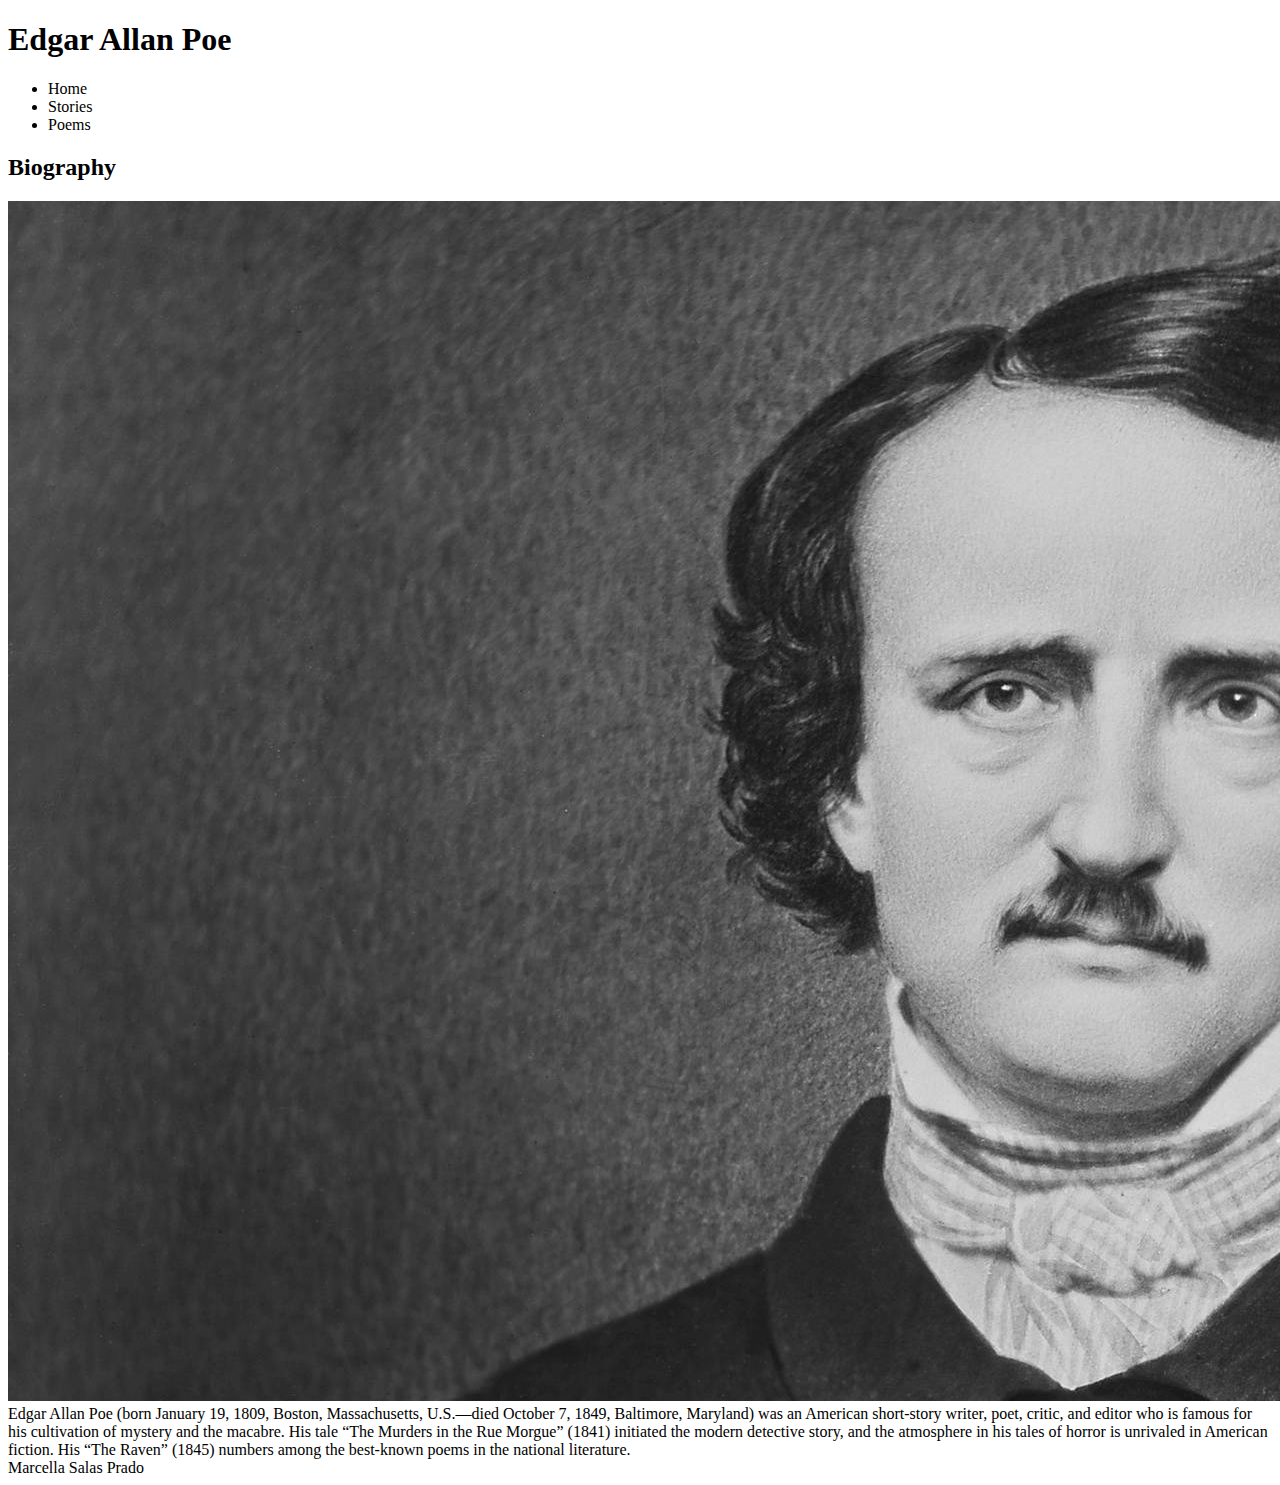
==== index.html @ d5627c12 "first commit" ====
<!DOCTYPE html>
<html lang="en">
<head>
    <meta charset="UTF-8">
    <meta name="viewport" content="width=device-width, initial-scale=1.0">
    <title>Christmas Project</title>
</head>
<body>
    <header>
        <h1>Edgar Allan Poe</h1>


    </header>

    <nav>
        <ul>
            <li>Home</li>
            <li>Stories</li>
            <li>Poems</li>
        </ul>
    </nav>

    <main>
        <h2>Biography</h2>
        <img src="images/Allan Poe.jpg" alt="Allan Poe">
        <div>
            Edgar Allan Poe (born January 19, 1809, Boston, Massachusetts, U.S.—died October 7, 1849, Baltimore, Maryland) was an American short-story writer, poet, critic, and editor who is famous for his cultivation of mystery and the macabre. His tale “The Murders in the Rue Morgue” (1841) initiated the modern detective story, and the atmosphere in his tales of horror is unrivaled in American fiction. His “The Raven” (1845) numbers among the best-known poems in the national literature.
        </div>


    </main>

    <footer>
        <div>Marcella Salas Prado</div>
    </footer>
</body>
</html>
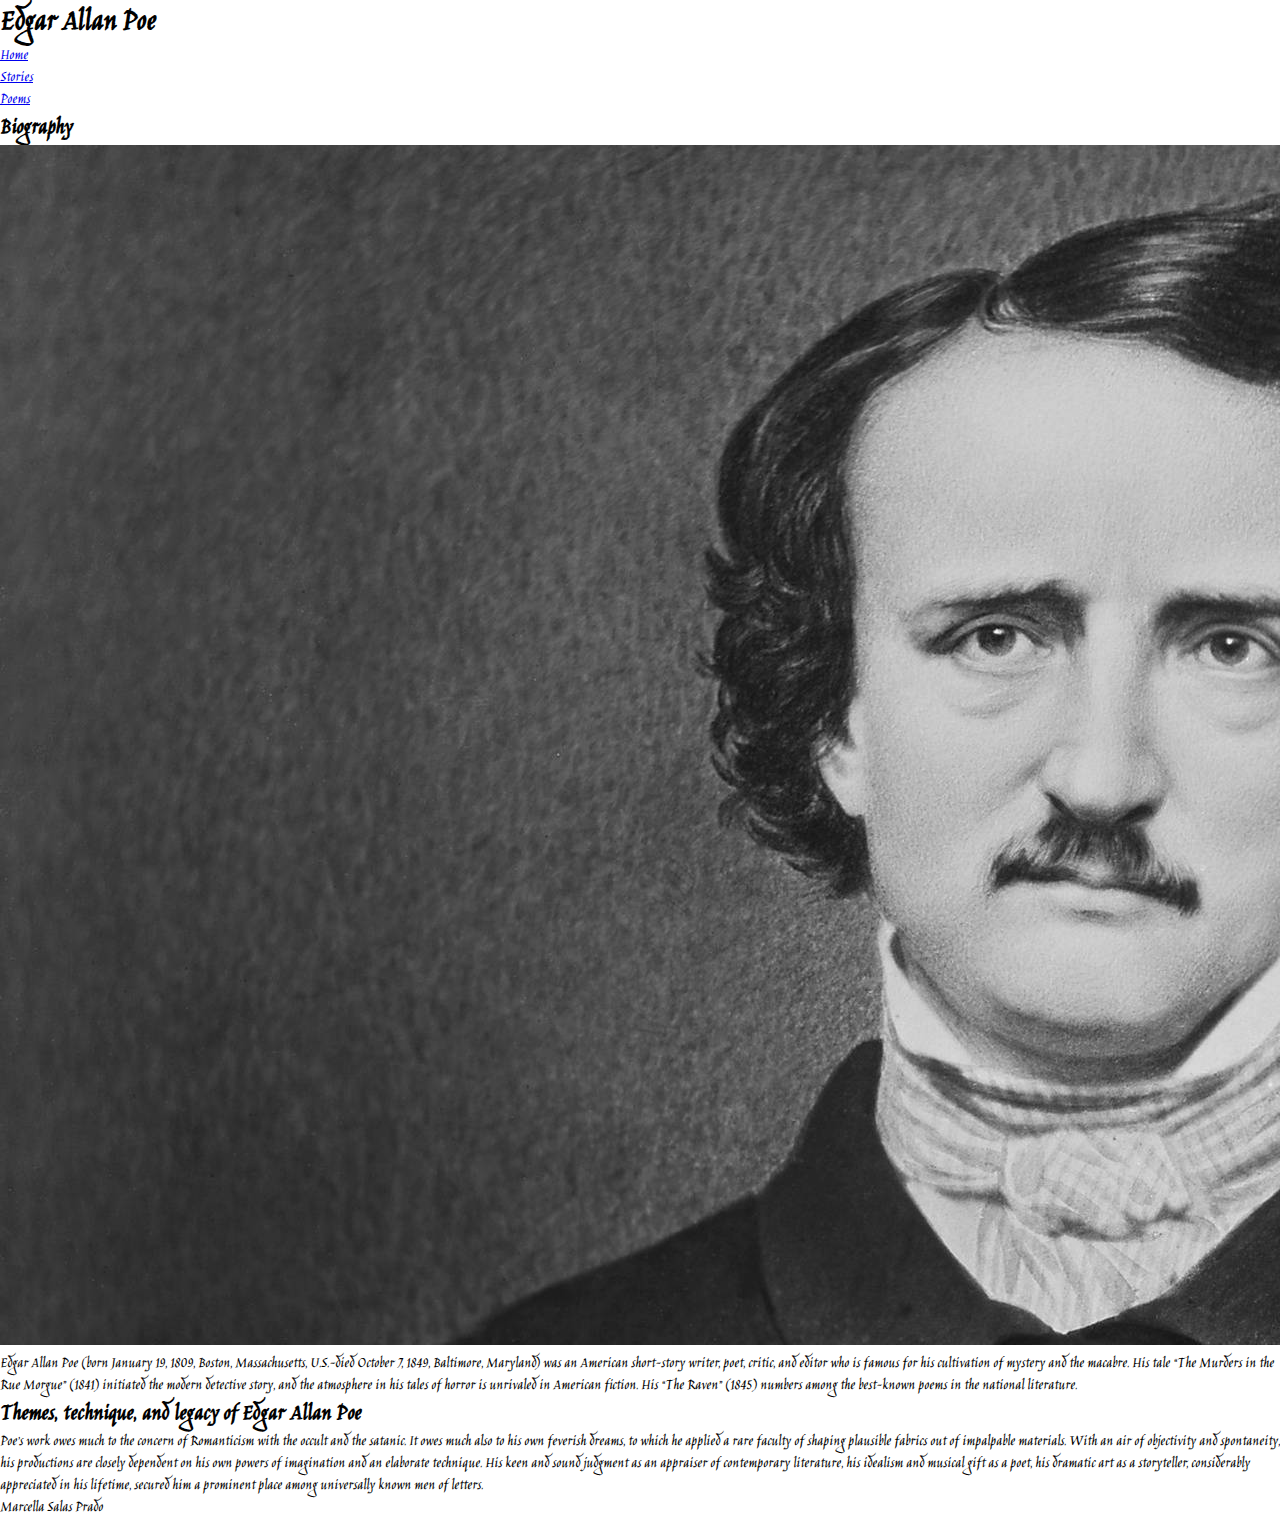
==== commit ac0f28a3: "segundo committed" ====
--- a/index.html
+++ b/index.html
@@ -4,6 +4,10 @@
     <meta charset="UTF-8">
     <meta name="viewport" content="width=device-width, initial-scale=1.0">
     <title>Christmas Project</title>
+    <link rel="preconnect" href="https://fonts.googleapis.com">
+    <link rel="preconnect" href="https://fonts.gstatic.com" crossorigin>
+    <link href="https://fonts.googleapis.com/css2?family=Jim+Nightshade&display=swap" rel="stylesheet">
+    <link rel="stylesheet" href="style/style.css">
 </head>
 <body>
     <header>
@@ -14,9 +18,9 @@
 
     <nav>
         <ul>
-            <li>Home</li>
-            <li>Stories</li>
-            <li>Poems</li>
+            <li><a href="index.html">Home</a></li>
+            <li><a href="stories.html">Stories</a></li>
+            <li><a href="poems.html">Poems</a></li>
         </ul>
     </nav>
 
@@ -24,9 +28,17 @@
         <h2>Biography</h2>
         <img src="images/Allan Poe.jpg" alt="Allan Poe">
         <div>
+            <p>
             Edgar Allan Poe (born January 19, 1809, Boston, Massachusetts, U.S.—died October 7, 1849, Baltimore, Maryland) was an American short-story writer, poet, critic, and editor who is famous for his cultivation of mystery and the macabre. His tale “The Murders in the Rue Morgue” (1841) initiated the modern detective story, and the atmosphere in his tales of horror is unrivaled in American fiction. His “The Raven” (1845) numbers among the best-known poems in the national literature.
+            </p>
         </div>
 
+        <h2>Themes, technique, and legacy of Edgar Allan Poe</h2>
+        <div>
+            <p>
+            Poe’s work owes much to the concern of Romanticism with the occult and the satanic. It owes much also to his own feverish dreams, to which he applied a rare faculty of shaping plausible fabrics out of impalpable materials. With an air of objectivity and spontaneity, his productions are closely dependent on his own powers of imagination and an elaborate technique. His keen and sound judgment as an appraiser of contemporary literature, his idealism and musical gift as a poet, his dramatic art as a storyteller, considerably appreciated in his lifetime, secured him a prominent place among universally known men of letters.
+            </p>
+        </div>
 
     </main>
 
--- a/style/style.css
+++ b/style/style.css
@@ -0,0 +1,10 @@
+*{
+    padding:0%;
+    margin:0%;
+    font-family:"Jim Nightshade", serif;
+}
+
+
+h1{
+    
+}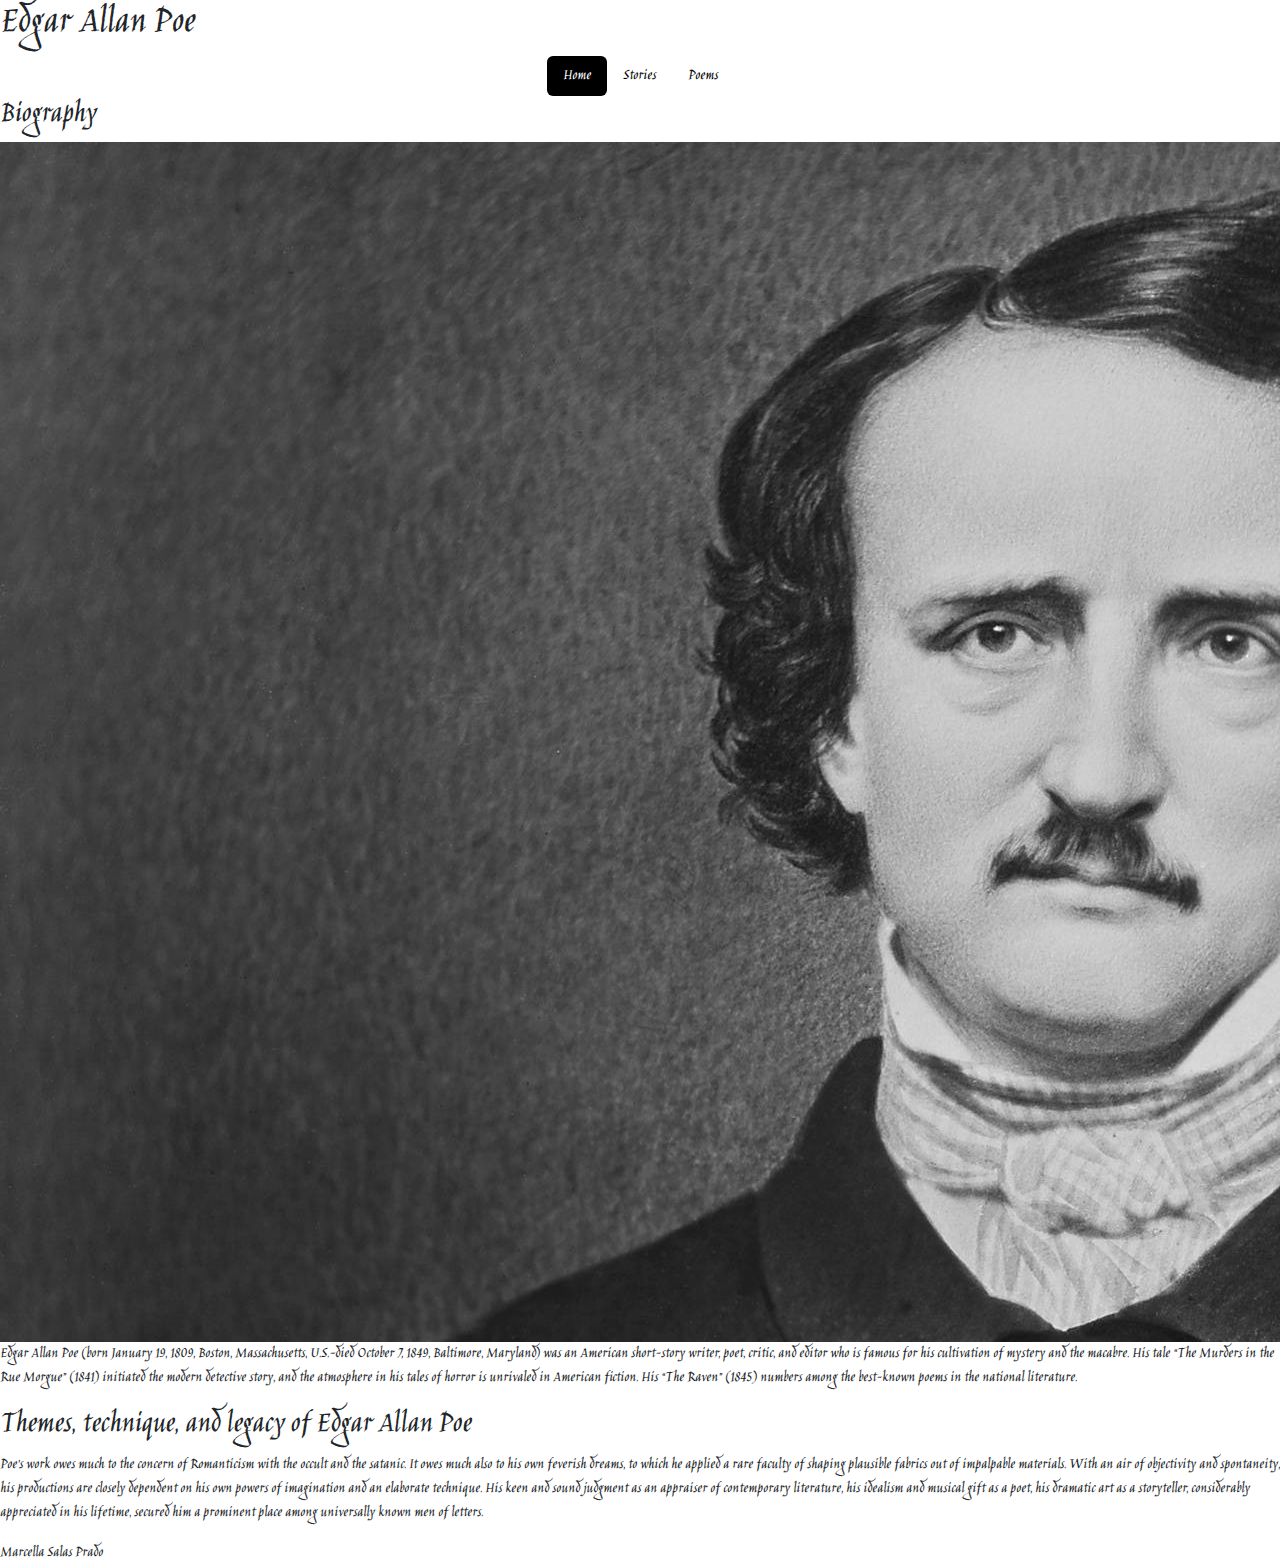
==== commit 24ca63de: "pusheado" ====
--- a/index.html
+++ b/index.html
@@ -8,6 +8,9 @@
     <link rel="preconnect" href="https://fonts.gstatic.com" crossorigin>
     <link href="https://fonts.googleapis.com/css2?family=Jim+Nightshade&display=swap" rel="stylesheet">
     <link rel="stylesheet" href="style/style.css">
+    <link href="https://cdn.jsdelivr.net/npm/bootstrap@5.3.3/dist/css/bootstrap.min.css" rel="stylesheet">
+    <script src="https://cdn.jsdelivr.net/npm/bootstrap@5.3.3/dist/js/bootstrap.bundle.min.js"></script>
+
 </head>
 <body>
     <header>
@@ -17,10 +20,16 @@
     </header>
 
     <nav>
-        <ul>
-            <li><a href="index.html">Home</a></li>
-            <li><a href="stories.html">Stories</a></li>
-            <li><a href="poems.html">Poems</a></li>
+        <ul class="nav nav-pills justify-content-center ">
+            <li class="nav-item">
+                <a class="nav-link active" href="index.html">Home</a>
+            </li>
+            <li class="nav-item">
+                <a class="nav-link" href="stories.html">Stories</a>
+            </li>
+            <li class="nav-item">
+                <a class="nav-link" href="poems.html">Poems</a>
+            </li>
         </ul>
     </nav>
 
--- a/style/style.css
+++ b/style/style.css
@@ -1,10 +1,20 @@
 *{
-    padding:0%;
     margin:0%;
+    padding: 0%;
     font-family:"Jim Nightshade", serif;
 }
 
 
 h1{
     
+}
+
+/*NAV*/
+
+.nav-pills .nav-link.active {
+    background-color: black !important ;
+    color:white !important;
+}
+.nav-link{
+    color:black !important;
 }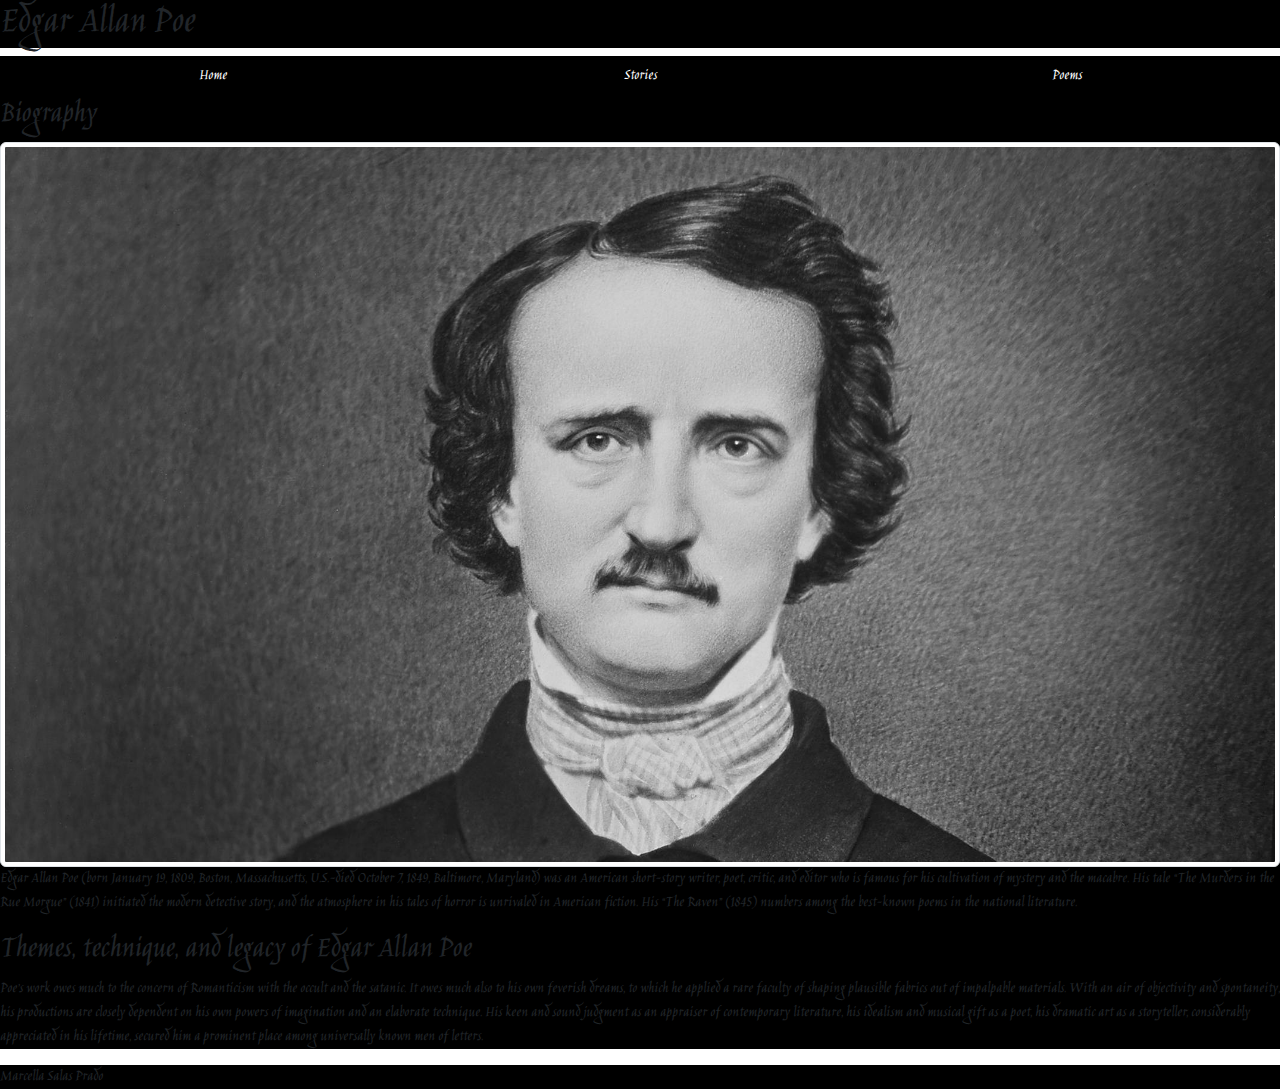
==== commit 9992029d: "dos" ====
--- a/index.html
+++ b/index.html
@@ -7,7 +7,7 @@
     <link rel="preconnect" href="https://fonts.googleapis.com">
     <link rel="preconnect" href="https://fonts.gstatic.com" crossorigin>
     <link href="https://fonts.googleapis.com/css2?family=Jim+Nightshade&display=swap" rel="stylesheet">
-    <link rel="stylesheet" href="style/style.css">
+    <link rel="stylesheet" href="style/index.css">
     <link href="https://cdn.jsdelivr.net/npm/bootstrap@5.3.3/dist/css/bootstrap.min.css" rel="stylesheet">
     <script src="https://cdn.jsdelivr.net/npm/bootstrap@5.3.3/dist/js/bootstrap.bundle.min.js"></script>
 
@@ -20,14 +20,14 @@
     </header>
 
     <nav>
-        <ul class="nav nav-pills justify-content-center ">
+        <ul class="nav bg-dark justify-content-center nav-justified">
             <li class="nav-item">
                 <a class="nav-link active" href="index.html">Home</a>
             </li>
-            <li class="nav-item">
+            <li class="nav-item ">
                 <a class="nav-link" href="stories.html">Stories</a>
             </li>
-            <li class="nav-item">
+            <li class="nav-item ">
                 <a class="nav-link" href="poems.html">Poems</a>
             </li>
         </ul>
@@ -35,7 +35,7 @@
 
     <main>
         <h2>Biography</h2>
-        <img src="images/Allan Poe.jpg" alt="Allan Poe">
+        <img src="images/Allan Poe.jpg" alt="Allan Poe" class="img-thumbnail">
         <div>
             <p>
             Edgar Allan Poe (born January 19, 1809, Boston, Massachusetts, U.S.—died October 7, 1849, Baltimore, Maryland) was an American short-story writer, poet, critic, and editor who is famous for his cultivation of mystery and the macabre. His tale “The Murders in the Rue Morgue” (1841) initiated the modern detective story, and the atmosphere in his tales of horror is unrivaled in American fiction. His “The Raven” (1845) numbers among the best-known poems in the national literature.
--- a/style/index.css
+++ b/style/index.css
@@ -0,0 +1,22 @@
+*{
+    margin:0%;
+    padding: 0%;
+    font-family:"Jim Nightshade", serif;
+    background-color: black;
+}
+
+
+h1{
+    
+}
+
+/*NAV*/
+
+.nav-link:hover {
+    color:red !important;
+
+}
+
+.nav-link{
+    color:white !important;
+}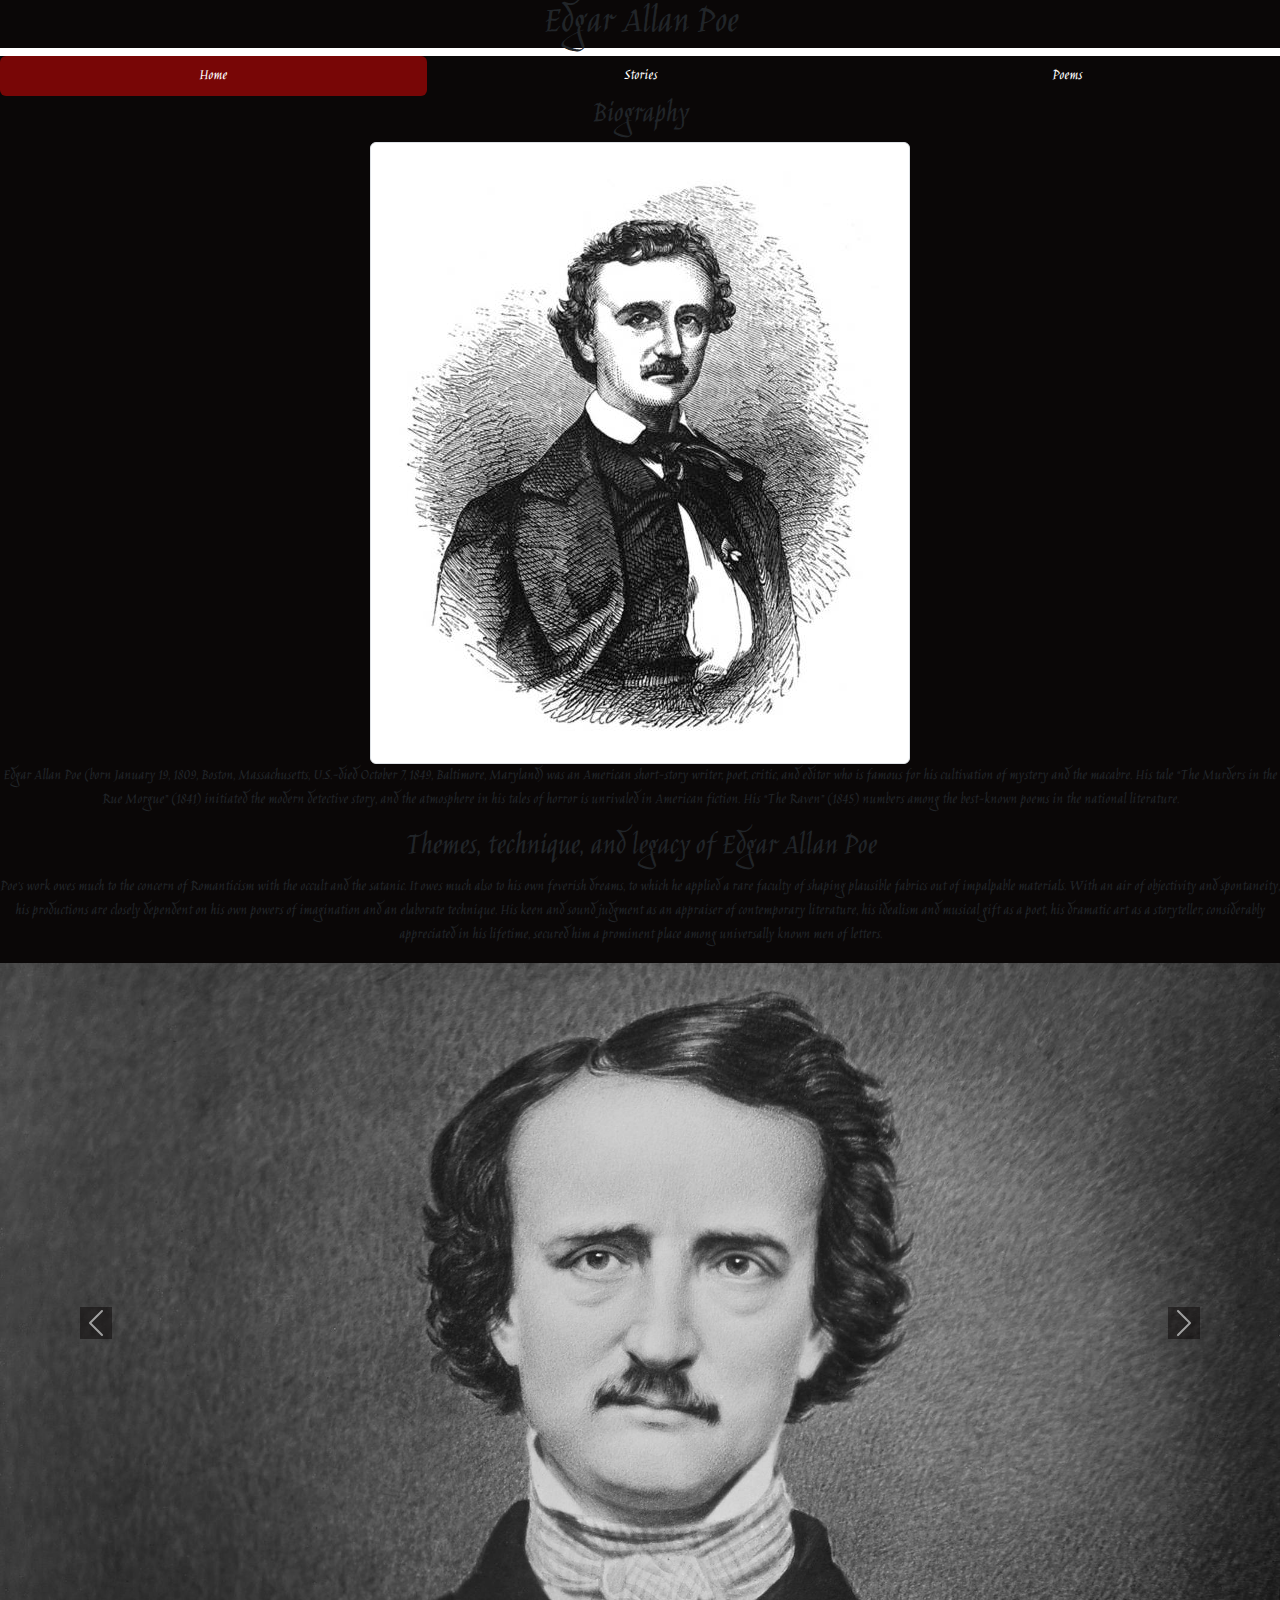
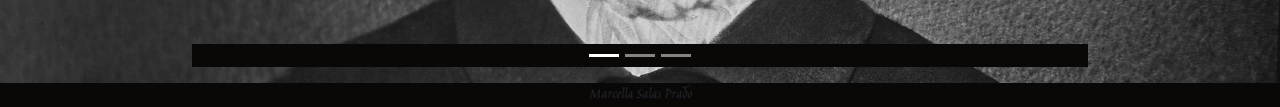
==== commit 547e9b2b: "tercera" ====
--- a/index.html
+++ b/index.html
@@ -15,12 +15,10 @@
 <body>
     <header>
         <h1>Edgar Allan Poe</h1>
-
-
     </header>
 
     <nav>
-        <ul class="nav bg-dark justify-content-center nav-justified">
+        <ul class="nav nav-pills nav-justified">
             <li class="nav-item">
                 <a class="nav-link active" href="index.html">Home</a>
             </li>
@@ -35,7 +33,7 @@
 
     <main>
         <h2>Biography</h2>
-        <img src="images/Allan Poe.jpg" alt="Allan Poe" class="img-thumbnail">
+        <img src="images/Poe.jpg" alt="Allan Poe" class="img-thumbnail">
         <div>
             <p>
             Edgar Allan Poe (born January 19, 1809, Boston, Massachusetts, U.S.—died October 7, 1849, Baltimore, Maryland) was an American short-story writer, poet, critic, and editor who is famous for his cultivation of mystery and the macabre. His tale “The Murders in the Rue Morgue” (1841) initiated the modern detective story, and the atmosphere in his tales of horror is unrivaled in American fiction. His “The Raven” (1845) numbers among the best-known poems in the national literature.
@@ -49,6 +47,38 @@
             </p>
         </div>
 
+        <!-- Carousel -->
+<div id="demo" class="carousel slide" data-bs-ride="carousel">
+
+    <!-- Indicators/dots -->
+    <div class="carousel-indicators">
+      <button type="button" data-bs-target="#demo" data-bs-slide-to="0" class="active"></button>
+      <button type="button" data-bs-target="#demo" data-bs-slide-to="1"></button>
+      <button type="button" data-bs-target="#demo" data-bs-slide-to="2"></button>
+    </div>
+  
+    <!-- The slideshow/carousel -->
+    <div class="carousel-inner">
+      <div class="carousel-item active">
+        <img src="/images/Allan Poe.jpg" alt="Edgar Allan Poe" class="d-block w-100">
+      </div>
+      <div class="carousel-item">
+        <img src="/images/burial.jpg" alt="RavenC" class="d-block w-100">
+      </div>
+      <div class="carousel-item">
+        <img src="/images/Poe's home.jpg" alt="home" class="d-block w-100">
+      </div>
+    </div>
+  
+    <!-- Left and right controls/icons -->
+    <button class="carousel-control-prev" type="button" data-bs-target="#demo" data-bs-slide="prev">
+      <span class="carousel-control-prev-icon"></span>
+    </button>
+    <button class="carousel-control-next" type="button" data-bs-target="#demo" data-bs-slide="next">
+      <span class="carousel-control-next-icon"></span>
+    </button>
+  </div>
+
     </main>
 
     <footer>
--- a/style/index.css
+++ b/style/index.css
@@ -1,22 +1,26 @@
 *{
     margin:0%;
-    padding: 0%;
+    padding:0%;
     font-family:"Jim Nightshade", serif;
-    background-color: black;
+    background-color: rgb(10, 7, 7);
+    text-align: center;
+
 }
 
 
-h1{
-    
-}
+
+
 
 /*NAV*/
 
 .nav-link:hover {
     color:red !important;
-
 }
 
 .nav-link{
     color:white !important;
-}+}
+
+.nav-pills .nav-link.active, .nav-pills .show>.nav-link{
+    background-color: #780606 !important;
+  }
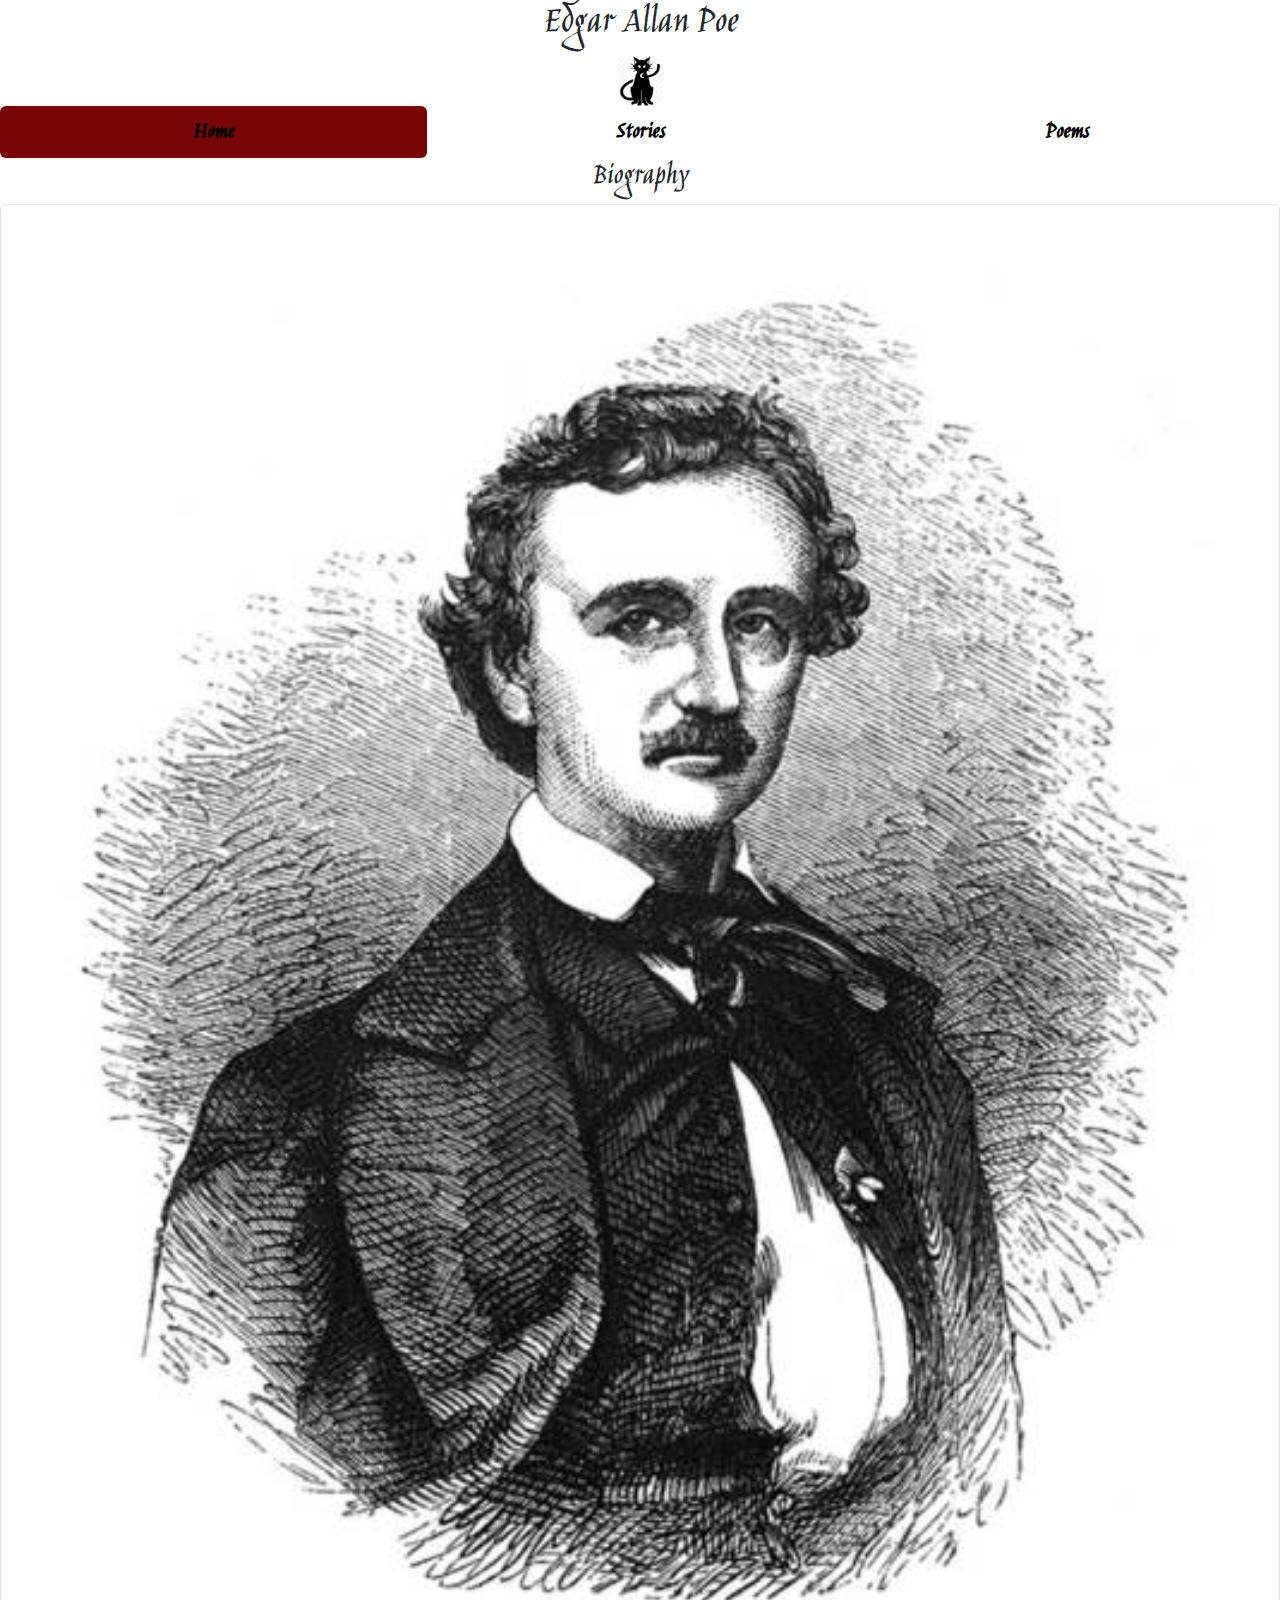
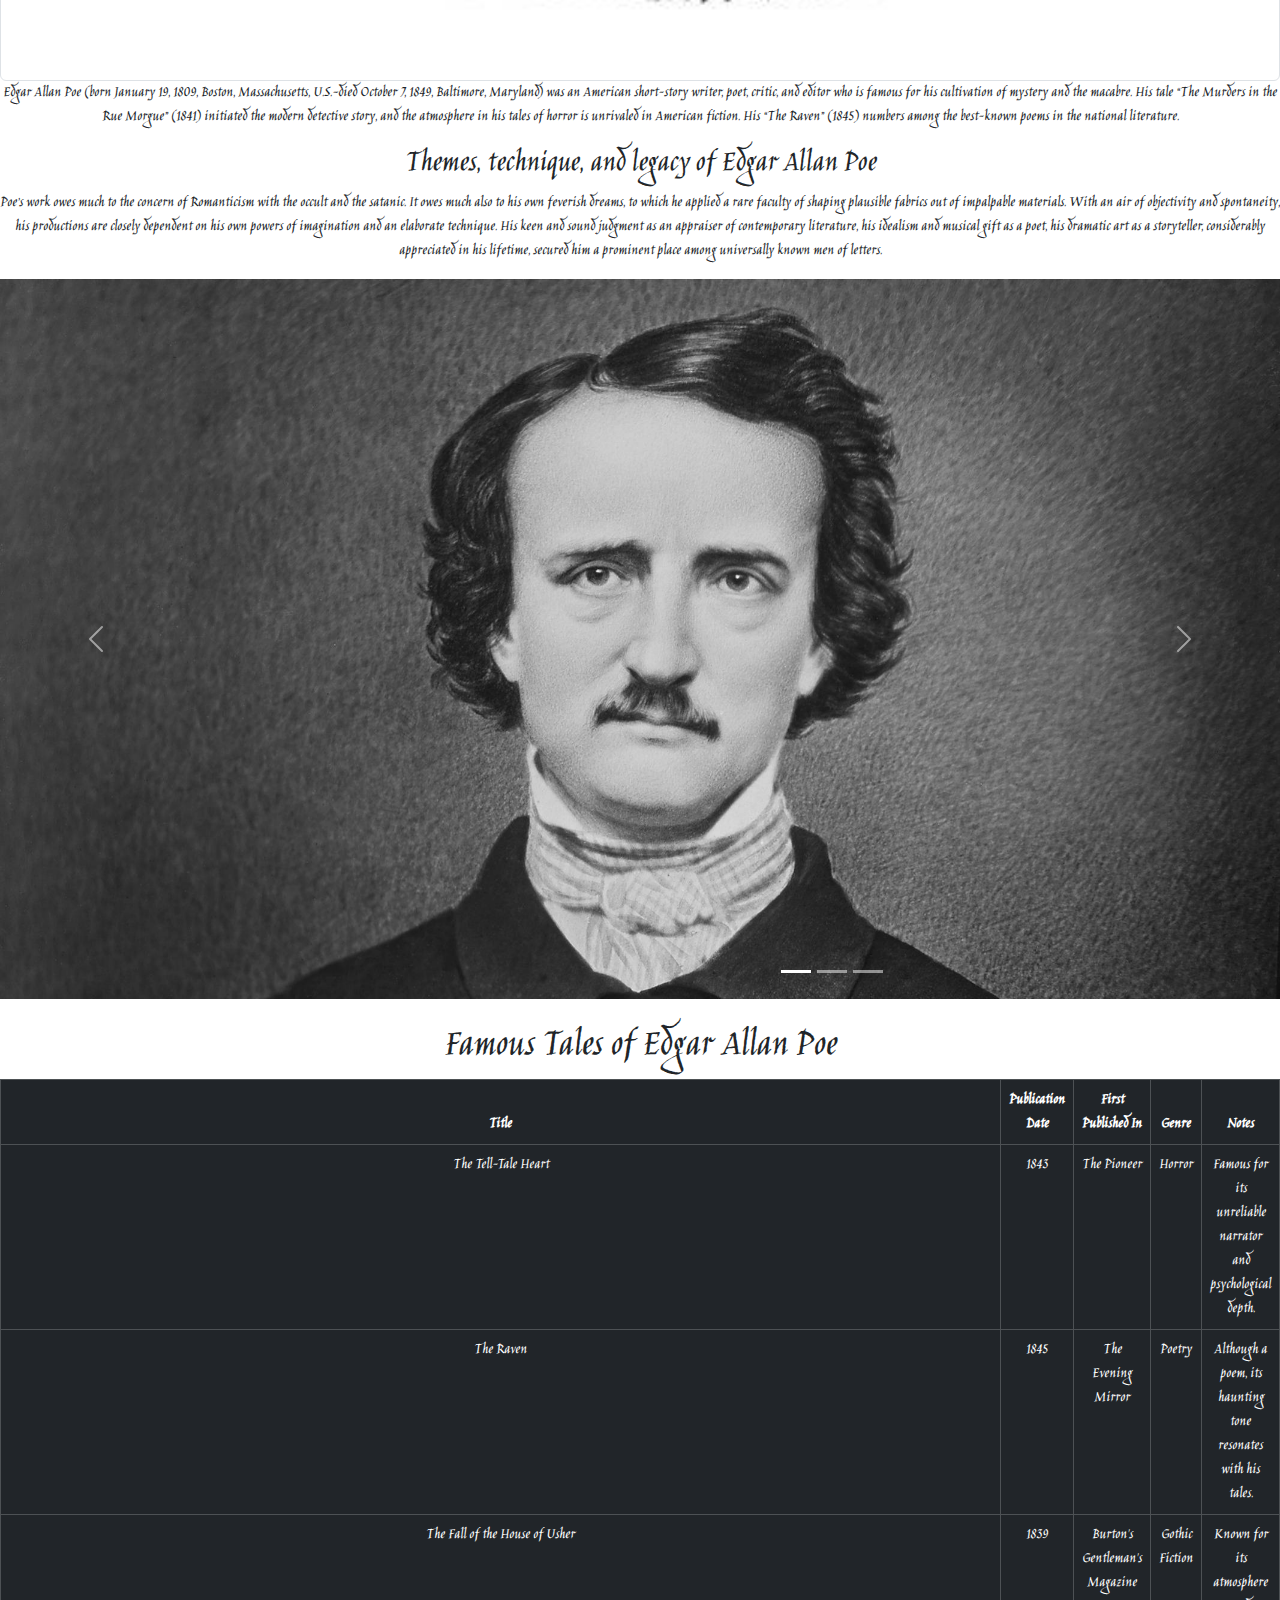
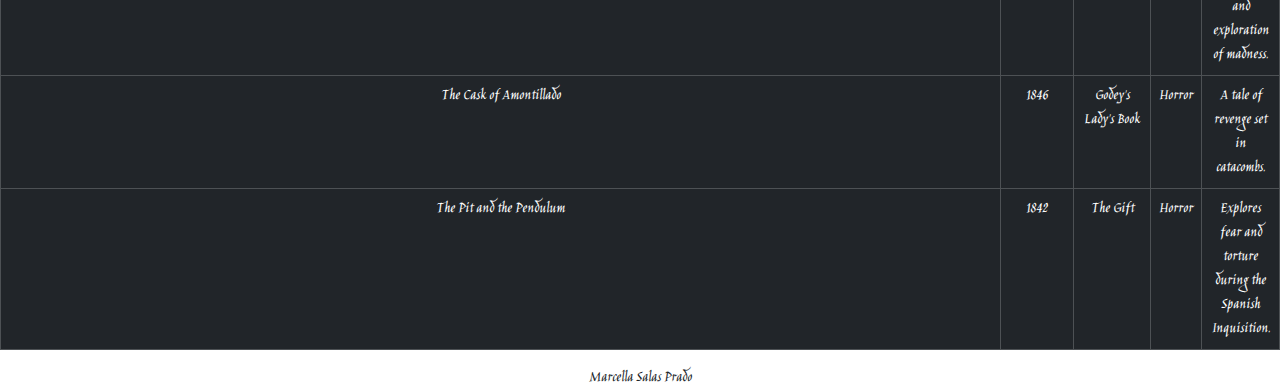
==== commit f2079bf5: "ultima" ====
--- a/index.html
+++ b/index.html
@@ -14,7 +14,10 @@
 </head>
 <body>
     <header>
+        <div>
         <h1>Edgar Allan Poe</h1>
+        <img id="logo" src="/images/black-cat.webp" alt="blackcat">
+        </div>
     </header>
 
     <nav>
@@ -47,6 +50,7 @@
             </p>
         </div>
 
+        
         <!-- Carousel -->
 <div id="demo" class="carousel slide" data-bs-ride="carousel">
 
@@ -79,7 +83,58 @@
     </button>
   </div>
 
-    </main>
+  <br>
+    <h1>Famous Tales of Edgar Allan Poe</h1>
+    <table class="table table-dark table-bordered table-hover">
+        <thead>
+            <tr>
+                <th>Title</th>
+                <th>Publication Date</th>
+                <th>First Published In</th>
+                <th>Genre</th>
+                <th>Notes</th>
+            </tr>
+        </thead>
+        <tbody>
+            <tr>
+                <td>The Tell-Tale Heart</td>
+                <td>1843</td>
+                <td>The Pioneer</td>
+                <td>Horror</td>
+                <td>Famous for its unreliable narrator and psychological depth.</td>
+            </tr>
+            <tr>
+                <td>The Raven</td>
+                <td>1845</td>
+                <td>The Evening Mirror</td>
+                <td>Poetry</td>
+                <td>Although a poem, its haunting tone resonates with his tales.</td>
+            </tr>
+            <tr>
+                <td>The Fall of the House of Usher</td>
+                <td>1839</td>
+                <td>Burton's Gentleman's Magazine</td>
+                <td>Gothic Fiction</td>
+                <td>Known for its atmosphere and exploration of madness.</td>
+            </tr>
+            <tr>
+                <td>The Cask of Amontillado</td>
+                <td>1846</td>
+                <td>Godey's Lady's Book</td>
+                <td>Horror</td>
+                <td>A tale of revenge set in catacombs.</td>
+            </tr>
+            <tr>
+                <td>The Pit and the Pendulum</td>
+                <td>1842</td>
+                <td>The Gift</td>
+                <td>Horror</td>
+                <td>Explores fear and torture during the Spanish Inquisition.</td>
+            </tr>
+        </tbody>
+    </table>
+
+  </main>
 
     <footer>
         <div>Marcella Salas Prado</div>
--- a/style/index.css
+++ b/style/index.css
@@ -2,12 +2,17 @@
     margin:0%;
     padding:0%;
     font-family:"Jim Nightshade", serif;
-    background-color: rgb(10, 7, 7);
     text-align: center;
+    width: 100%;
 
 }
 
+/*LOGO*/
 
+#logo{
+height: 50px;
+width: 50px;
+}
 
 
 
@@ -18,9 +23,12 @@
 }
 
 .nav-link{
-    color:white !important;
+    color:black !important;
+    font-weight: 800 !important;
+    font-size: x-large !important;
 }
 
 .nav-pills .nav-link.active, .nav-pills .show>.nav-link{
     background-color: #780606 !important;
+
   }
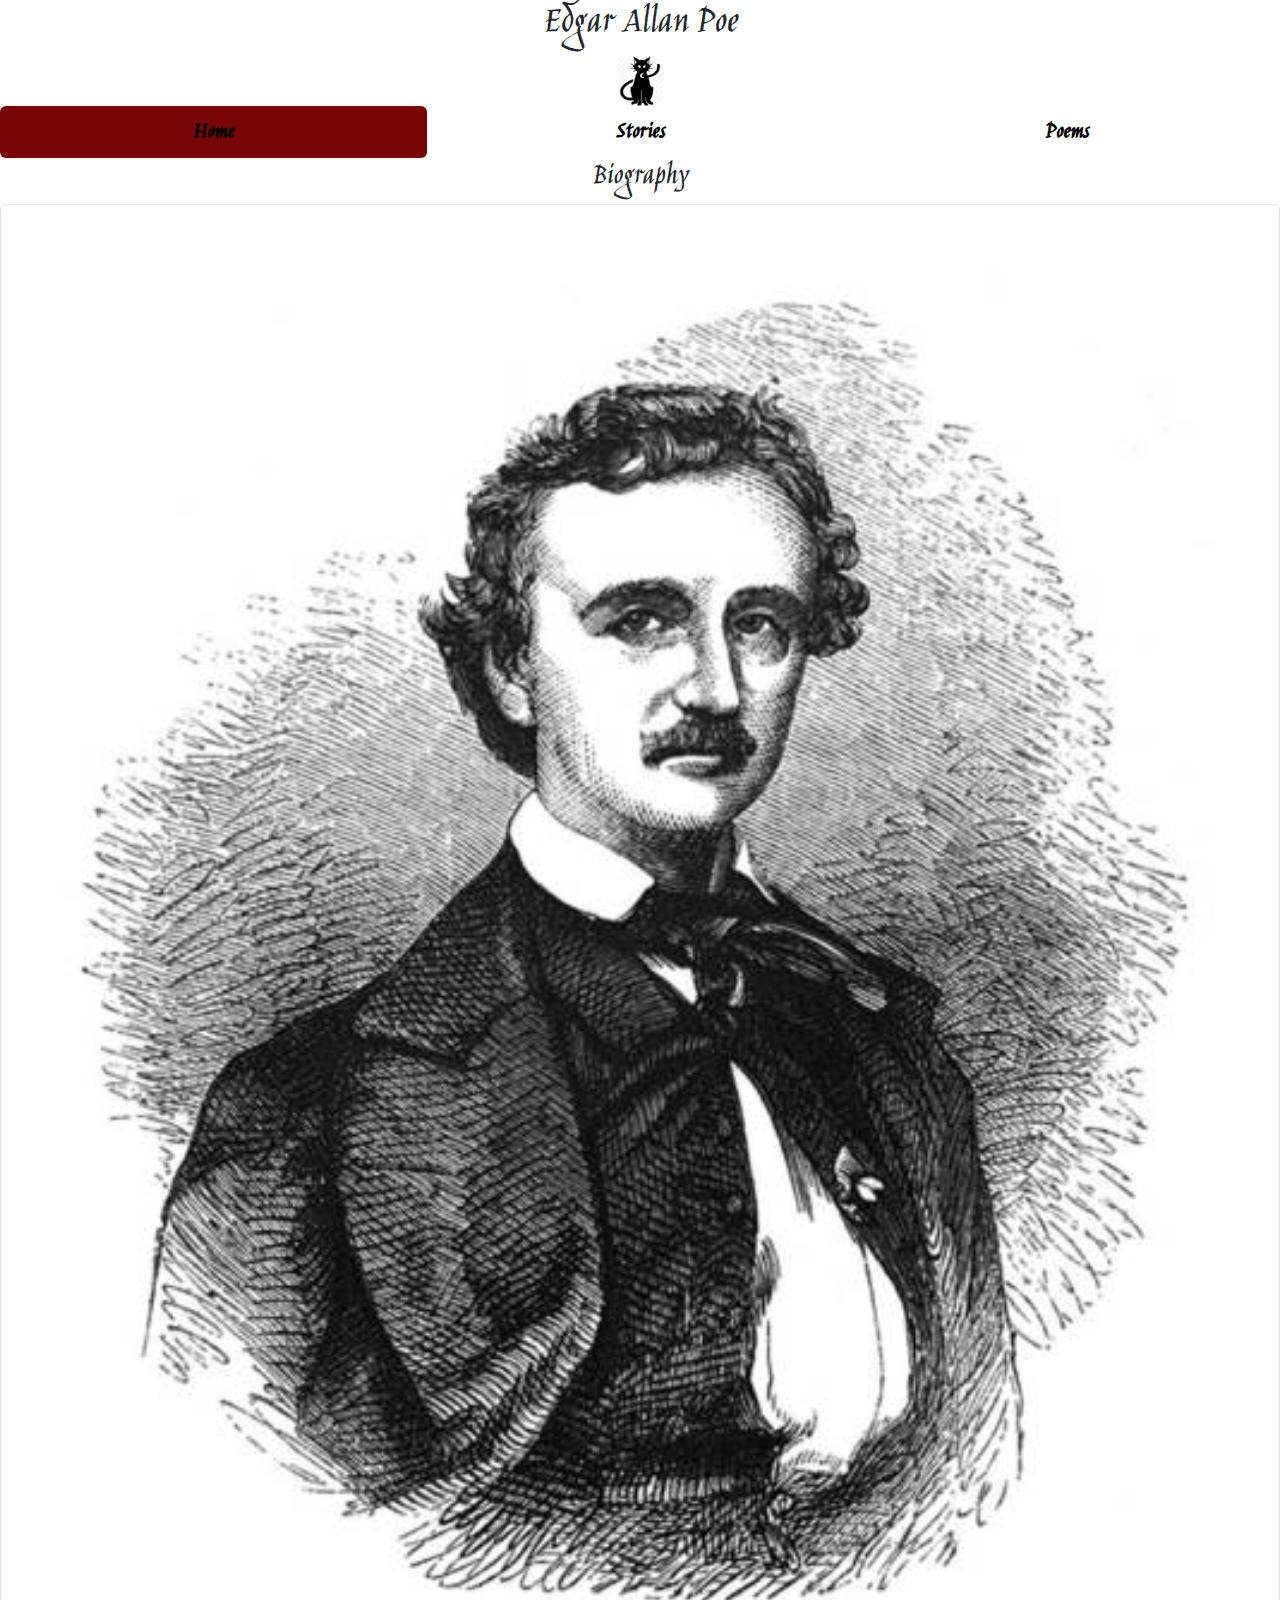
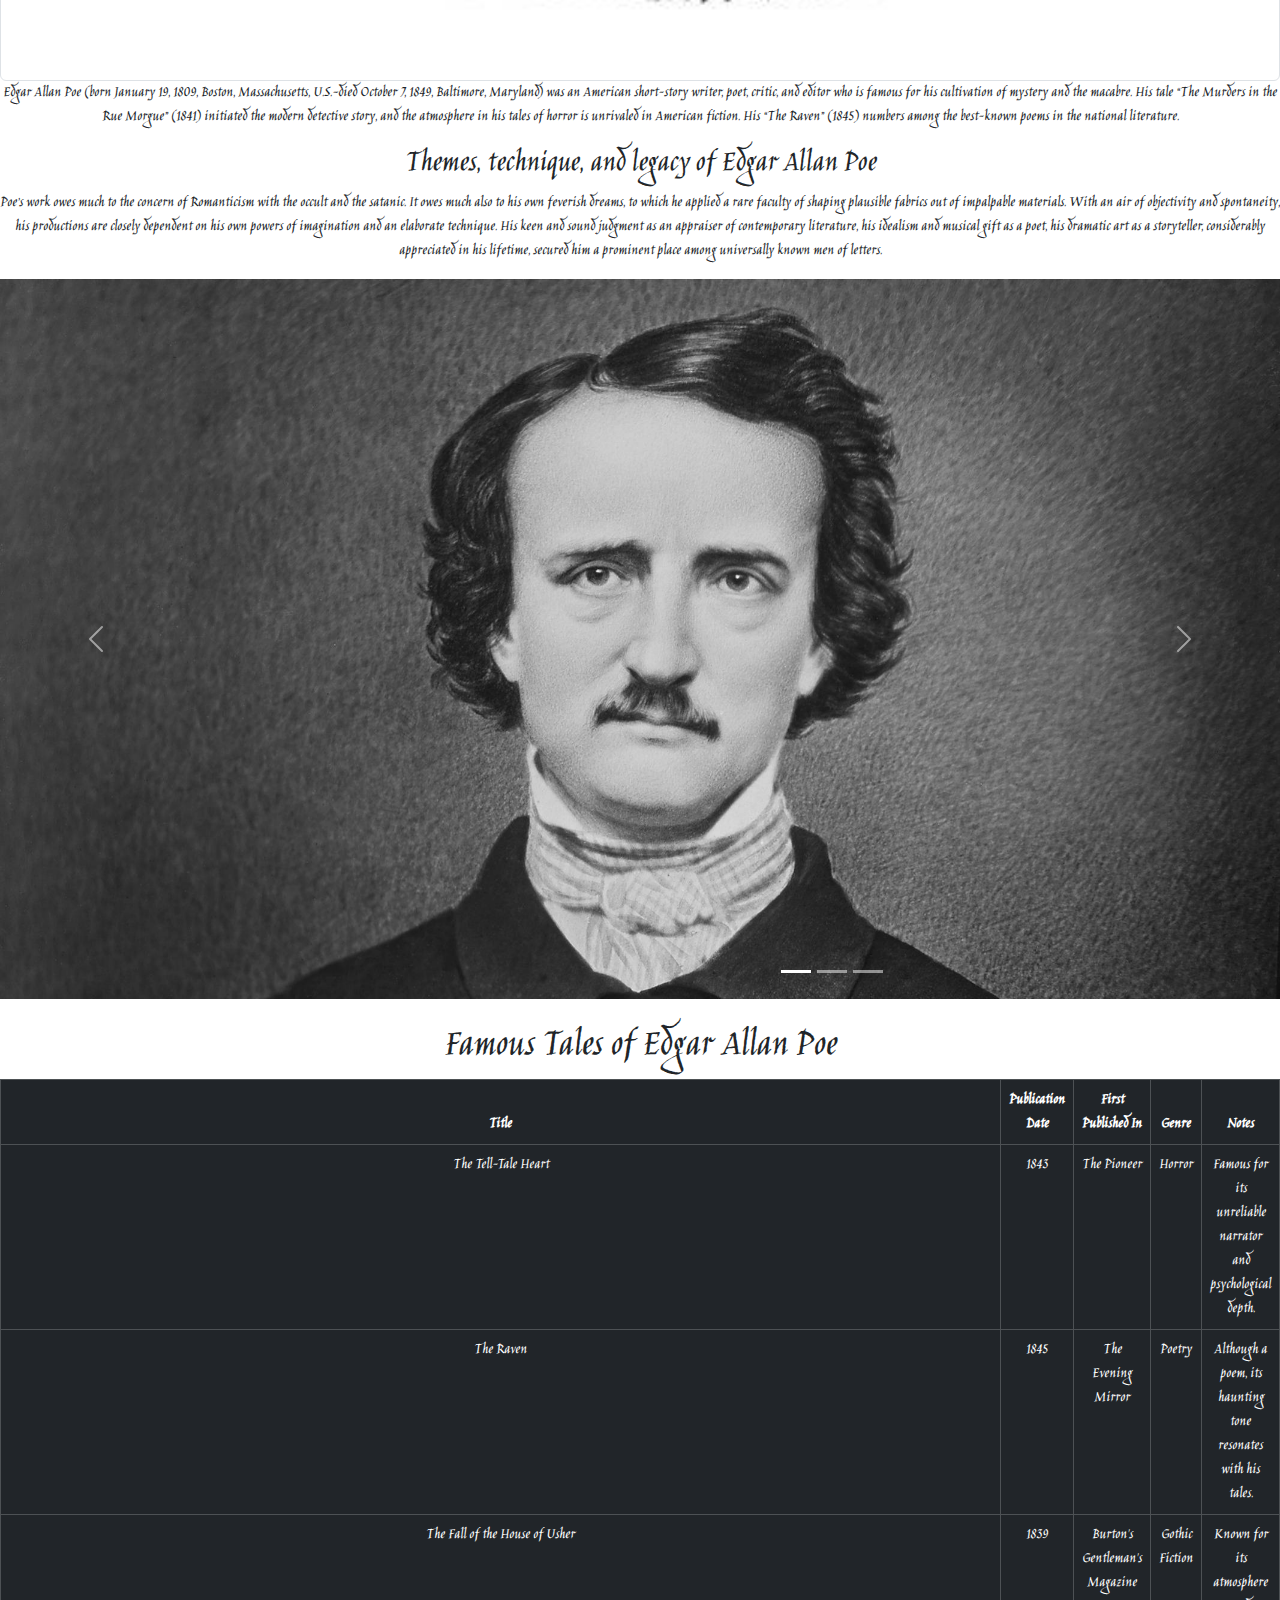
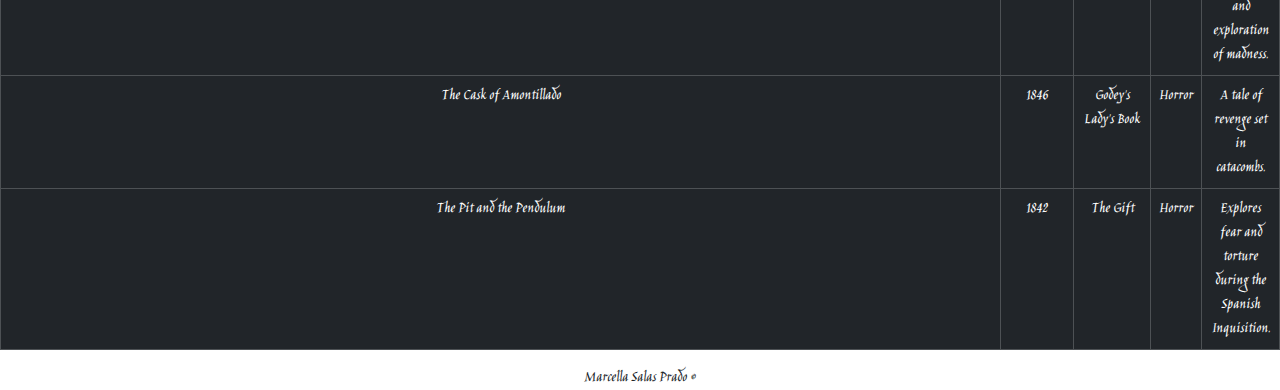
==== commit ea76d9bd: "ultima" ====
--- a/index.html
+++ b/index.html
@@ -64,13 +64,13 @@
     <!-- The slideshow/carousel -->
     <div class="carousel-inner">
       <div class="carousel-item active">
-        <img src="/images/Allan Poe.jpg" alt="Edgar Allan Poe" class="d-block w-100">
+        <img src="/images/AllanPoe.jpg" alt="Edgar Allan Poe" class="d-block w-100">
       </div>
       <div class="carousel-item">
         <img src="/images/burial.jpg" alt="RavenC" class="d-block w-100">
       </div>
       <div class="carousel-item">
-        <img src="/images/Poe's home.jpg" alt="home" class="d-block w-100">
+        <img src="/images/Poe'shome.jpg" alt="home" class="d-block w-100">
       </div>
     </div>
   
@@ -137,7 +137,7 @@
   </main>
 
     <footer>
-        <div>Marcella Salas Prado</div>
+        <div>Marcella Salas Prado ©</div>
     </footer>
 </body>
 </html>